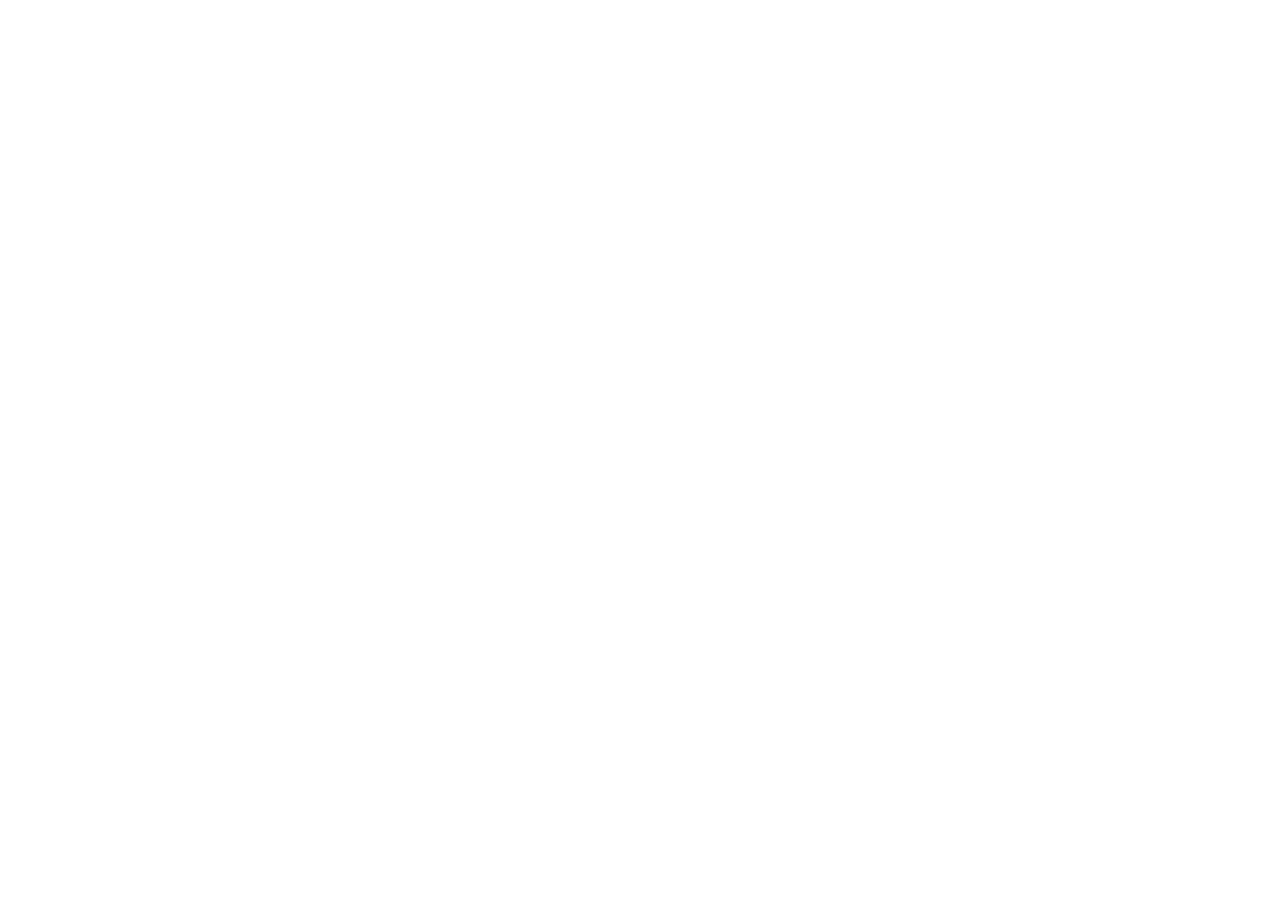
==== wheres-sausage-dog/index.html @ a91dd02d "Starting Activity 1: wheres-sausage-dog" ====
<!DOCTYPE html>
<html>
  <head>
    <meta charset="utf-8">
    <meta name="viewport" width=device-width, initial-scale=1.0, maximum-scale=1.0, user-scalable=0>

    <title>CHANGE THIS TITLE IN INDEX.HTML!</title>

    <!-- CSS stylesheet(s) -->
    <link rel="stylesheet" type="text/css" href="css/style.css" />

    <!-- Library script(s) -->
    <script src="js/libraries/p5.min.js"></script>
    <script src="js/libraries/p5.sound.min.js"></script>

    <!-- My script(s) -->
    <script src="js/script.js"></script>
  </head>

  <body>
    <!-- HTML would go here if needed. -->
  </body>

</html>
---- wheres-sausage-dog/css/style.css ----
/*********************************************

Here is a description of any special CSS used.
In this case it's just padding and margin to 0
and then centring the canvas (and anything else)
using the CSS Grid.

Also hides overflow.

**********************************************/

body {
  padding: 0;
  margin: 0;
  display: grid; /* Set up the grid and justify/align to center */
  justify-content: center;
  align-content: center;
  height: 100vh; /* Body is the height of the viewport */
  overflow: hidden; /* Hide anything that goes off the window size */
}
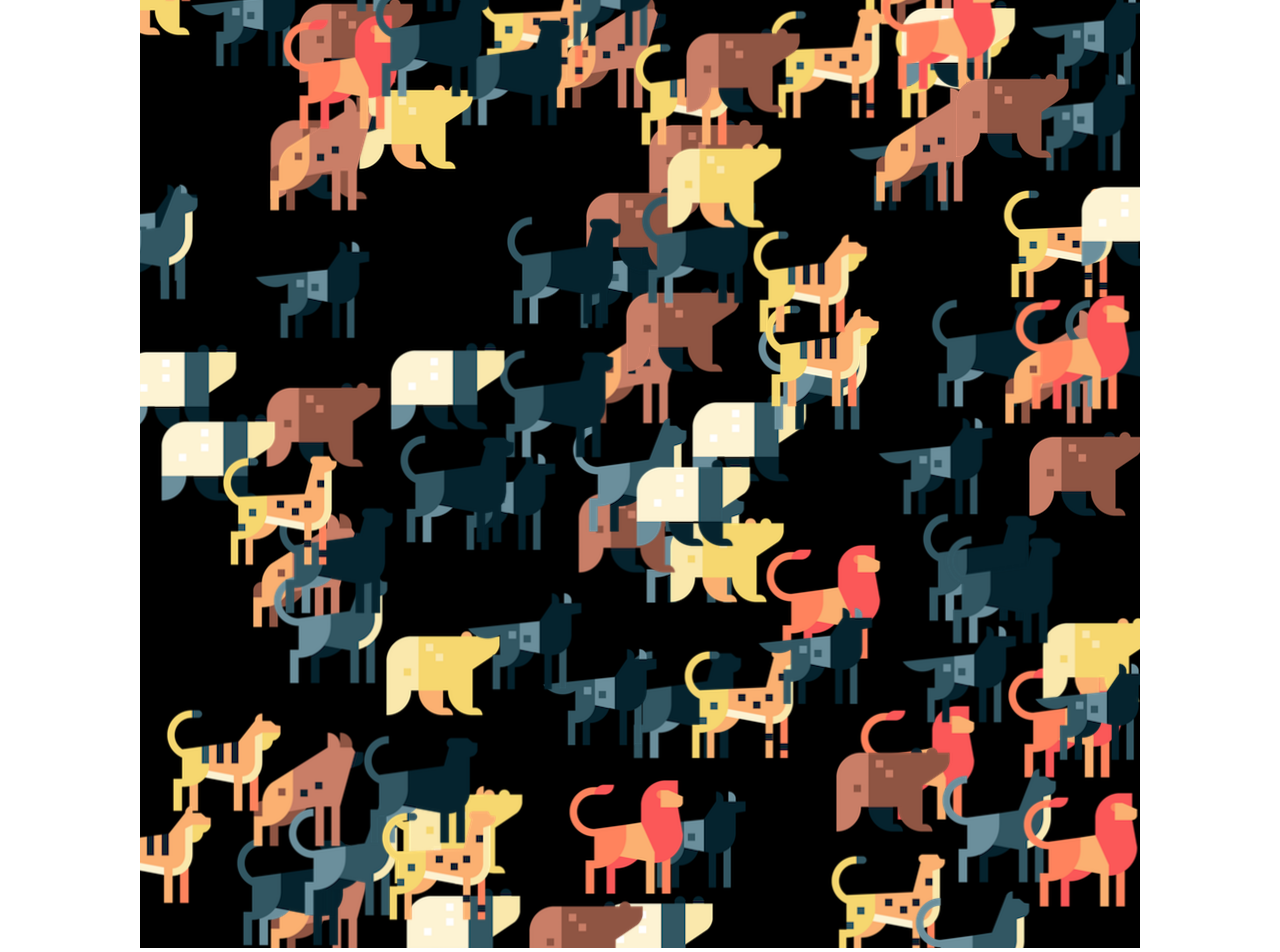
==== commit 8368d7d9: "Activity 1: Added class and displayed animals on canvas" ====
--- a/wheres-sausage-dog/index.html
+++ b/wheres-sausage-dog/index.html
@@ -14,6 +14,7 @@
     <script src="js/libraries/p5.sound.min.js"></script>
 
     <!-- My script(s) -->
+    <script src="js/Animal.js"></script>
     <script src="js/script.js"></script>
   </head>
 
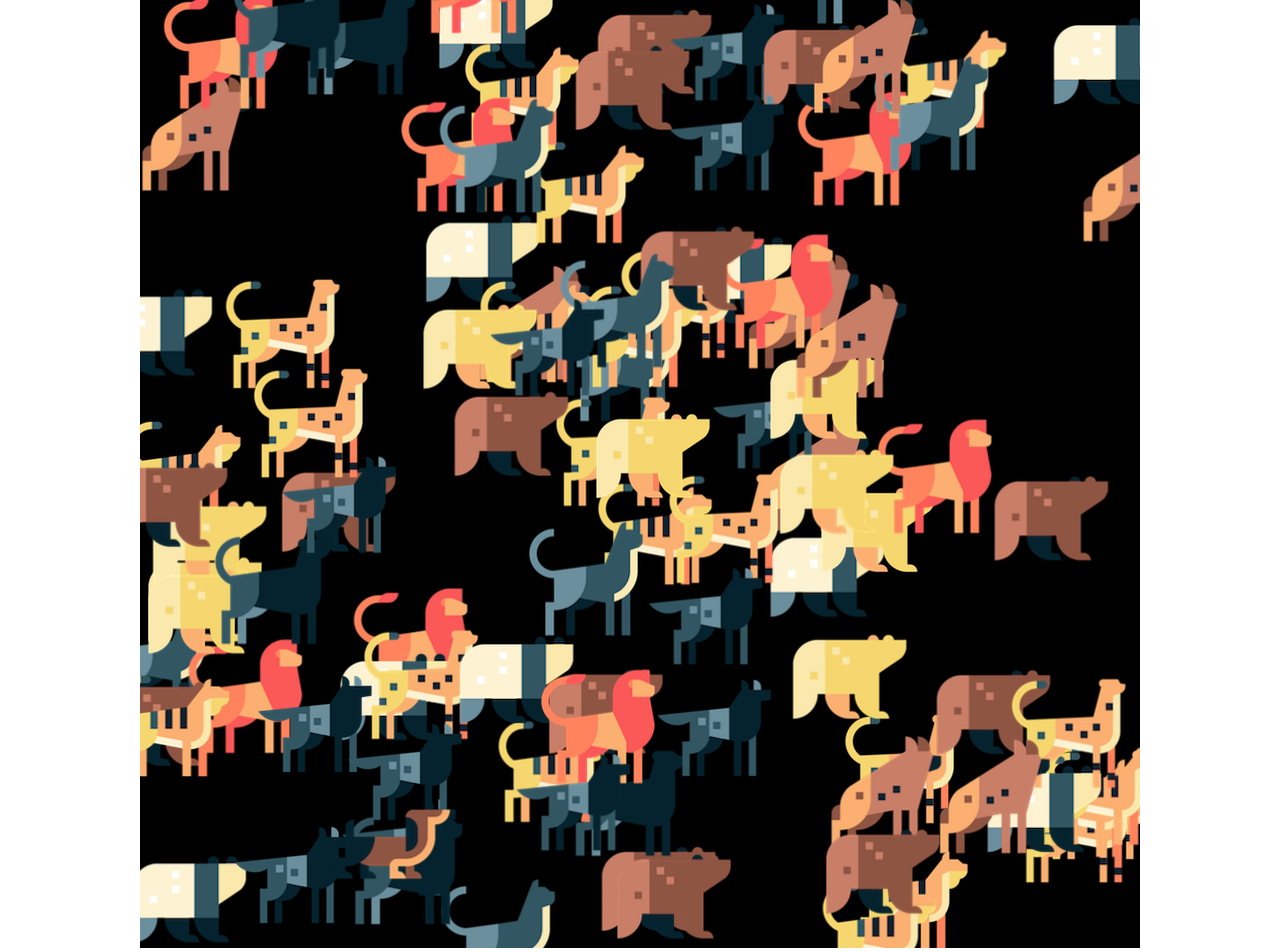
==== commit 9bf9022c: "Activity 1: Completed" ====
--- a/wheres-sausage-dog/index.html
+++ b/wheres-sausage-dog/index.html
@@ -4,7 +4,7 @@
     <meta charset="utf-8">
     <meta name="viewport" width=device-width, initial-scale=1.0, maximum-scale=1.0, user-scalable=0>
 
-    <title>CHANGE THIS TITLE IN INDEX.HTML!</title>
+    <title>Where's Sausage Dog?!</title>
 
     <!-- CSS stylesheet(s) -->
     <link rel="stylesheet" type="text/css" href="css/style.css" />
@@ -15,6 +15,8 @@
 
     <!-- My script(s) -->
     <script src="js/Animal.js"></script>
+    <!-- Animal uses sauage dog so it must be underneat it -->
+    <script src="js/SausageDog.js"></script>
     <script src="js/script.js"></script>
   </head>
 
